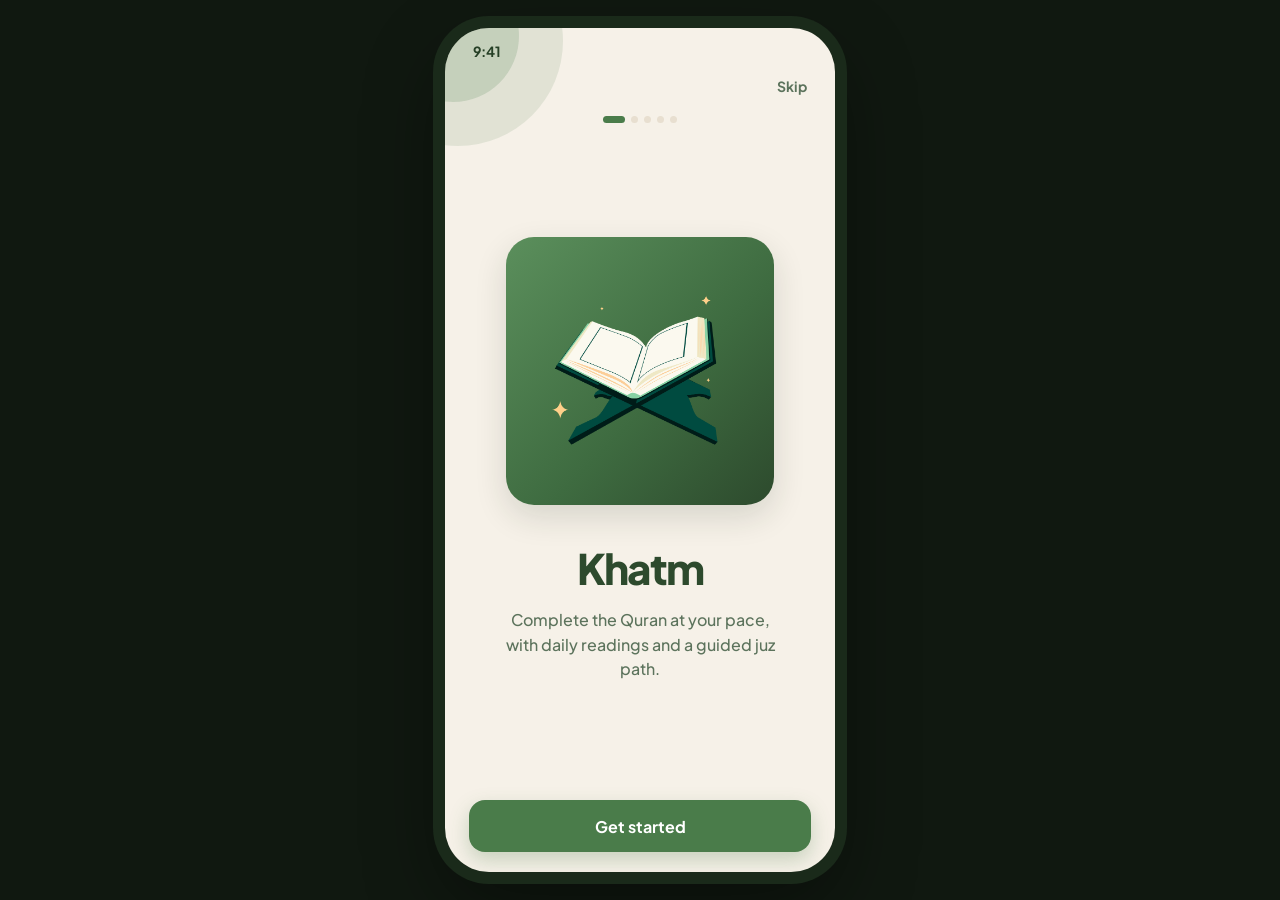
==== onboarding.html @ 2e9e8aac "Onboarding screens" ====
<!DOCTYPE html>
<html lang="en">
<head>
  <meta charset="UTF-8" />
  <meta name="viewport" content="width=device-width, initial-scale=1, viewport-fit=cover" />
  <title>Khatm · Welcome</title>
  <script>
    (function () {
      var saved = localStorage.getItem("khatm-theme");
      var theme = saved || (window.matchMedia("(prefers-color-scheme: dark)").matches ? "dark" : "light");
      document.documentElement.setAttribute("data-theme", theme);
    })();
  </script>
  <link rel="preconnect" href="https://fonts.googleapis.com" />
  <link rel="preconnect" href="https://fonts.gstatic.com" crossorigin />
  <link href="https://fonts.googleapis.com/css2?family=Noto+Naskh+Arabic:wght@500;700&family=Plus+Jakarta+Sans:wght@400;500;600;700;800&display=swap" rel="stylesheet" />
  <link rel="stylesheet" href="onboarding.css" />
</head>
<body>
  <div class="device">
    <div class="phone">
      <div class="welcome-deco" aria-hidden="true">
        <span></span>
        <span></span>
      </div>
      <div class="status-bar">
        <span class="status-time">9:41</span>
        <span aria-hidden="true"> </span>
      </div>

      <div class="onboard">
        <div class="onboard-top">
          <button class="onboard-back" type="button" id="onboard-back" aria-label="Back">
            <svg viewBox="0 0 24 24" width="22" height="22" fill="none" stroke="currentColor" stroke-width="2" stroke-linecap="round"><path d="M15 6l-6 6 6 6"/></svg>
          </button>
          <button class="onboard-skip" type="button" id="onboard-skip">Skip</button>
        </div>

        <div class="onboard-dots" aria-hidden="true">
          <span class="onboard-dot is-active"></span>
          <span class="onboard-dot"></span>
          <span class="onboard-dot"></span>
          <span class="onboard-dot"></span>
          <span class="onboard-dot"></span>
        </div>

        <div class="onboard-steps">
          <!-- 1 · Welcome -->
          <section class="onboard-step onboard-welcome is-active" data-step="0">
            <div class="welcome-splash">
              <div class="welcome-art-card">
                <img class="welcome-art-img" src="assets/quran-rehal.png" alt="" width="240" height="240" />
              </div>
              <h1 class="welcome-title">Khatm</h1>
              <p class="welcome-copy">Complete the Quran at your pace,<br />with daily readings and a guided juz path.</p>
            </div>
          </section>

          <!-- 2 · Name -->
          <section class="onboard-step" data-step="1">
            <div class="onboard-form">
              <h2 class="onboard-title" style="font-size: 24px; margin-bottom: 8px;">What should we call you?</h2>
              <p class="onboard-copy" style="max-width: none; margin-bottom: 20px;">We’ll greet you on the home screen each day.</p>
              <label class="onboard-label" for="onboard-name">Your name</label>
              <input class="onboard-input" id="onboard-name" type="text" placeholder="Faizan Ahmad" autocomplete="name" />
            </div>
          </section>

          <!-- 3 · Khatm goal -->
          <section class="onboard-step" data-step="2">
            <div class="onboard-form">
              <h2 class="onboard-title" style="font-size: 24px; margin-bottom: 8px;">Choose your khatm goal</h2>
              <p class="onboard-copy" style="max-width: none; margin-bottom: 20px;">How long would you like to finish the Quran?</p>
              <div class="onboard-options">
                <button class="onboard-option" type="button" data-goal="30">
                  <span class="onboard-option-copy">
                    <span class="onboard-option-title">30 days</span>
                    <span class="onboard-option-sub">~20 pages per day</span>
                  </span>
                  <span class="onboard-option-check" aria-hidden="true">
                    <svg viewBox="0 0 24 24" width="12" height="12" fill="none" stroke="currentColor" stroke-width="3" stroke-linecap="round"><path d="M5 12.5 10 17.5 19 7.5"/></svg>
                  </span>
                </button>
                <button class="onboard-option is-selected" type="button" data-goal="60">
                  <span class="onboard-option-copy">
                    <span class="onboard-option-title">60 days</span>
                    <span class="onboard-option-sub">~10 pages per day · recommended</span>
                  </span>
                  <span class="onboard-option-check" aria-hidden="true">
                    <svg viewBox="0 0 24 24" width="12" height="12" fill="none" stroke="currentColor" stroke-width="3" stroke-linecap="round"><path d="M5 12.5 10 17.5 19 7.5"/></svg>
                  </span>
                </button>
                <button class="onboard-option" type="button" data-goal="90">
                  <span class="onboard-option-copy">
                    <span class="onboard-option-title">90 days</span>
                    <span class="onboard-option-sub">~7 pages per day</span>
                  </span>
                  <span class="onboard-option-check" aria-hidden="true">
                    <svg viewBox="0 0 24 24" width="12" height="12" fill="none" stroke="currentColor" stroke-width="3" stroke-linecap="round"><path d="M5 12.5 10 17.5 19 7.5"/></svg>
                  </span>
                </button>
                <div class="onboard-option onboard-custom" id="custom-goal">
                  <span class="onboard-option-copy">
                    <span class="onboard-option-title">Custom</span>
                    <span class="onboard-option-sub" id="custom-goal-hint">Set your own number of days</span>
                  </span>
                  <input
                    class="onboard-custom-input"
                    id="custom-goal-days"
                    type="number"
                    min="1"
                    max="365"
                    inputmode="numeric"
                    placeholder="Days"
                    aria-label="Custom khatm days"
                  />
                </div>
              </div>
            </div>
          </section>

          <!-- 4 · Reminder -->
          <section class="onboard-step" data-step="3">
            <div class="onboard-form">
              <h2 class="onboard-title" style="font-size: 24px; margin-bottom: 8px;">Daily reminder</h2>
              <p class="onboard-copy" style="max-width: none; margin-bottom: 20px;">When should we nudge you to read?</p>
              <div class="onboard-options">
                <button class="onboard-option is-selected" type="button" data-reminder="After Fajr">
                  <span class="onboard-option-copy">
                    <span class="onboard-option-title">After Fajr</span>
                    <span class="onboard-option-sub">Start the day with Quran</span>
                  </span>
                  <span class="onboard-option-check" aria-hidden="true">
                    <svg viewBox="0 0 24 24" width="12" height="12" fill="none" stroke="currentColor" stroke-width="3" stroke-linecap="round"><path d="M5 12.5 10 17.5 19 7.5"/></svg>
                  </span>
                </button>
                <button class="onboard-option" type="button" data-reminder="After Maghrib">
                  <span class="onboard-option-copy">
                    <span class="onboard-option-title">After Maghrib</span>
                    <span class="onboard-option-sub">Evening reflection</span>
                  </span>
                  <span class="onboard-option-check" aria-hidden="true">
                    <svg viewBox="0 0 24 24" width="12" height="12" fill="none" stroke="currentColor" stroke-width="3" stroke-linecap="round"><path d="M5 12.5 10 17.5 19 7.5"/></svg>
                  </span>
                </button>
                <button class="onboard-option" type="button" data-reminder="Before sleep">
                  <span class="onboard-option-copy">
                    <span class="onboard-option-title">Before sleep</span>
                    <span class="onboard-option-sub">Wind down with reading</span>
                  </span>
                  <span class="onboard-option-check" aria-hidden="true">
                    <svg viewBox="0 0 24 24" width="12" height="12" fill="none" stroke="currentColor" stroke-width="3" stroke-linecap="round"><path d="M5 12.5 10 17.5 19 7.5"/></svg>
                  </span>
                </button>
              </div>
            </div>
          </section>

          <!-- 5 · Summary -->
          <section class="onboard-step" data-step="4">
            <div class="onboard-form">
              <h2 class="onboard-title" style="font-size: 24px; margin-bottom: 8px;">You’re all set</h2>
              <p class="onboard-copy" style="max-width: none; margin-bottom: 20px;">Here’s your khatm plan. You can change this anytime in Settings.</p>
              <ul class="onboard-summary">
                <li><span>Name</span><span id="summary-name">—</span></li>
                <li><span>Khatm goal</span><span id="summary-goal">60 days</span></li>
                <li><span>Daily reading</span><span id="summary-pages">3 pages / day</span></li>
                <li><span>Reminder</span><span id="summary-reminder">After Fajr</span></li>
              </ul>
            </div>
          </section>
        </div>

        <div class="onboard-foot">
          <button class="onboard-next" type="button" id="onboard-next">Get started</button>
        </div>
      </div>
    </div>
  </div>

  <script src="onboarding.js"></script>
</body>
</html>
---- onboarding.css ----
:root {
  --bg: #F6F1E8;
  --forest: #2D4A2D;
  --forest-dark: #1A2A1A;
  --green: #4A7C4A;
  --sand: #C4A882;
  --sand-light: #E8DFD0;
  --sand-chip: #EDE5D8;
  --text: #1A2A1A;
  --muted: #6E7C64;
  --muted-forest: #5C735C;
  --divider: #E4D9C8;
  --card: #ffffff;
  --trend-bg: #E7F3E8;
  --device-bg: #101810;
  --bezel: #1A2A1A;
  --reading-grad: linear-gradient(135deg, #5B8F5C 0%, #3E6B40 58%, #2D4A2D 100%);
  --safe-bottom: env(safe-area-inset-bottom, 0px);
  color-scheme: light;
  font-family: "Plus Jakarta Sans", -apple-system, BlinkMacSystemFont, "Segoe UI", sans-serif;
}

[data-theme="dark"] {
  --bg: #121912;
  --forest: #C5D6C2;
  --forest-dark: #F0EBE2;
  --green: #5E9A5A;
  --sand: #C4A882;
  --sand-light: #2C382C;
  --sand-chip: #1E271E;
  --text: #F0EBE2;
  --muted: #9AAB94;
  --muted-forest: #A8B8A4;
  --divider: #2C382C;
  --card: #1A221A;
  --trend-bg: #243324;
  --device-bg: #070A07;
  --bezel: #0A100A;
  --reading-grad: linear-gradient(135deg, #3F6B40 0%, #2C4A2D 58%, #1A2A1A 100%);
  color-scheme: dark;
}

*,
*::before,
*::after {
  box-sizing: border-box;
  margin: 0;
  padding: 0;
}

html,
body {
  min-height: 100%;
}

body {
  background: var(--device-bg);
  color: var(--text);
  -webkit-font-smoothing: antialiased;
}

button,
input {
  font: inherit;
  color: inherit;
}

button {
  border: none;
  background: none;
  cursor: pointer;
}

.device {
  min-height: 100vh;
  display: flex;
  align-items: center;
  justify-content: center;
  padding: 24px 16px;
}

.phone {
  position: relative;
  width: 390px;
  height: 844px;
  max-height: calc(100vh - 48px);
  background: var(--bg);
  border-radius: 44px;
  overflow: hidden;
  box-shadow:
    0 0 0 12px var(--bezel),
    0 30px 80px rgba(0, 0, 0, 0.45);
  display: flex;
  flex-direction: column;
}

.status-bar {
  flex: 0 0 auto;
  display: flex;
  align-items: center;
  justify-content: space-between;
  padding: 14px 28px 0;
  font-size: 14px;
  font-weight: 700;
  color: var(--forest-dark);
}

.onboard {
  flex: 1;
  min-height: 0;
  display: flex;
  flex-direction: column;
  padding: 8px 24px calc(20px + var(--safe-bottom));
}

.onboard-top {
  display: flex;
  align-items: center;
  justify-content: space-between;
  min-height: 44px;
  margin-bottom: 8px;
}

.onboard-back {
  width: 44px;
  height: 44px;
  display: grid;
  place-items: center;
  color: var(--forest-dark);
  border-radius: 12px;
  visibility: hidden;
}

.onboard-back.is-visible {
  visibility: visible;
}

.onboard-skip {
  font-size: 14px;
  font-weight: 700;
  color: var(--muted-forest);
  padding: 10px 4px;
}

.onboard-dots {
  display: flex;
  align-items: center;
  justify-content: center;
  gap: 6px;
  margin-bottom: 20px;
}

.onboard-dot {
  width: 7px;
  height: 7px;
  border-radius: 50%;
  background: var(--sand-light);
  transition: width 0.25s ease, background 0.25s ease;
}

.onboard-dot.is-active {
  width: 22px;
  border-radius: 999px;
  background: var(--green);
}

.onboard-steps {
  flex: 1;
  min-height: 0;
  position: relative;
  overflow: hidden;
}

.onboard-step {
  position: absolute;
  inset: 0;
  display: flex;
  flex-direction: column;
  opacity: 0;
  transform: translateX(24px);
  pointer-events: none;
  transition: opacity 0.32s ease, transform 0.32s ease;
}

.onboard-step.is-active {
  opacity: 1;
  transform: translateX(0);
  pointer-events: auto;
}

.onboard-step.is-exiting {
  opacity: 0;
  transform: translateX(-24px);
}

/* ── Welcome splash ── */

.phone.is-welcome {
  background: var(--bg);
}

.phone.is-welcome .status-bar {
  color: var(--forest-dark);
}

.onboard.is-welcome {
  padding-top: 4px;
}

.onboard.is-welcome .onboard-skip {
  color: var(--muted-forest);
}

.onboard-welcome {
  padding: 0;
}

.welcome-splash {
  flex: 1;
  display: flex;
  flex-direction: column;
  align-items: center;
  justify-content: center;
  text-align: center;
  position: relative;
  padding: 0 8px 12px;
}

.welcome-deco {
  position: absolute;
  top: 0;
  left: 0;
  width: 220px;
  height: 220px;
  pointer-events: none;
  z-index: 1;
  overflow: hidden;
  opacity: 0;
  visibility: hidden;
}

.phone.is-welcome .welcome-deco {
  opacity: 1;
  visibility: visible;
}

.welcome-deco span {
  position: absolute;
  border-radius: 50%;
  background: var(--green);
  opacity: 0.12;
}

.welcome-deco span:first-child {
  width: 210px;
  height: 210px;
  top: -92px;
  left: -92px;
}

.welcome-deco span:last-child {
  width: 132px;
  height: 132px;
  top: -58px;
  left: -58px;
  opacity: 0.18;
}

.welcome-art-card {
  width: min(100%, 268px);
  aspect-ratio: 1;
  display: grid;
  place-items: center;
  margin-bottom: 36px;
  padding: 18px;
  border-radius: 28px;
  background: var(--reading-grad);
  box-shadow: 0 12px 32px rgba(26, 42, 26, 0.14);
}

.welcome-art-img {
  width: 100%;
  max-width: 220px;
  height: auto;
  display: block;
  object-fit: contain;
}

.welcome-title {
  font-size: 42px;
  font-weight: 800;
  letter-spacing: -0.04em;
  color: var(--forest);
  margin-bottom: 14px;
}

.welcome-copy {
  font-size: 16px;
  line-height: 1.55;
  font-weight: 500;
  color: var(--muted-forest);
  max-width: 280px;
}

.onboard-hero {
  flex: 1;
  display: flex;
  flex-direction: column;
  align-items: center;
  justify-content: center;
  text-align: center;
  padding: 12px 0 24px;
}

.onboard-icon {
  width: 88px;
  height: 88px;
  border-radius: 28px;
  display: grid;
  place-items: center;
  background: var(--reading-grad);
  color: var(--sand);
  margin-bottom: 24px;
  box-shadow: 0 12px 32px rgba(45, 74, 45, 0.28);
}

.onboard-icon svg {
  width: 44px;
  height: 44px;
}

.onboard-kicker {
  font-size: 13px;
  font-weight: 600;
  color: var(--muted);
  margin-bottom: 8px;
}

.onboard-title {
  font-size: 28px;
  font-weight: 800;
  letter-spacing: -0.03em;
  color: var(--forest-dark);
  line-height: 1.15;
  margin-bottom: 12px;
}

.onboard-title[lang="ar"] {
  font-family: "Noto Naskh Arabic", serif;
  font-size: 32px;
}

.onboard-copy {
  font-size: 15px;
  line-height: 1.55;
  color: var(--muted-forest);
  max-width: 280px;
}

.onboard-form {
  flex: 1;
  min-height: 0;
  overflow: auto;
  padding: 4px 0 16px;
}

.onboard-label {
  display: block;
  font-size: 13px;
  font-weight: 700;
  color: var(--forest);
  margin-bottom: 8px;
}

.onboard-input {
  width: 100%;
  height: 52px;
  padding: 0 16px;
  border: 1.5px solid var(--divider);
  border-radius: 14px;
  background: var(--card);
  font-size: 16px;
  font-weight: 600;
  color: var(--forest-dark);
  outline: none;
  transition: border-color 0.2s ease, box-shadow 0.2s ease;
}

.onboard-input:focus {
  border-color: var(--green);
  box-shadow: 0 0 0 3px rgba(74, 124, 74, 0.18);
}

.onboard-options {
  display: flex;
  flex-direction: column;
  gap: 10px;
}

.onboard-option {
  display: flex;
  align-items: center;
  justify-content: space-between;
  gap: 12px;
  width: 100%;
  min-height: 56px;
  padding: 14px 16px;
  border-radius: 16px;
  border: 1.5px solid var(--divider);
  background: var(--card);
  text-align: left;
  transition: border-color 0.2s ease, background 0.2s ease;
}

.onboard-option.is-selected {
  border-color: var(--green);
  background: var(--trend-bg);
}

[data-theme="dark"] .onboard-option.is-selected {
  background: var(--trend-bg);
}

.onboard-option-copy {
  display: flex;
  flex-direction: column;
  gap: 2px;
}

.onboard-option-title {
  font-size: 15px;
  font-weight: 700;
  color: var(--forest-dark);
}

.onboard-option-sub {
  font-size: 12px;
  font-weight: 600;
  color: var(--muted);
}

.onboard-option-check {
  width: 22px;
  height: 22px;
  border-radius: 50%;
  border: 2px solid var(--divider);
  flex: 0 0 auto;
  display: grid;
  place-items: center;
  color: transparent;
  transition: border-color 0.2s ease, background 0.2s ease, color 0.2s ease;
}

.onboard-option.is-selected .onboard-option-check {
  border-color: var(--green);
  background: var(--green);
  color: #fff;
}

.onboard-custom {
  cursor: text;
}

.onboard-custom-input {
  width: 78px;
  height: 36px;
  flex: 0 0 auto;
  padding: 0 10px;
  border: 1.5px solid var(--divider);
  border-radius: 10px;
  background: var(--bg);
  font-size: 15px;
  font-weight: 800;
  color: var(--forest-dark);
  text-align: center;
  outline: none;
}

.onboard-custom-input::-webkit-outer-spin-button,
.onboard-custom-input::-webkit-inner-spin-button {
  -webkit-appearance: none;
  margin: 0;
}

.onboard-custom-input {
  appearance: textfield;
  -moz-appearance: textfield;
}

.onboard-custom.is-selected .onboard-custom-input {
  border-color: var(--green);
}

.onboard-summary {
  margin-top: 8px;
  padding: 16px;
  border-radius: 18px;
  background: var(--card);
  border: 1px solid var(--divider);
}

.onboard-summary li {
  list-style: none;
  display: flex;
  justify-content: space-between;
  gap: 12px;
  padding: 10px 0;
  font-size: 14px;
  border-bottom: 1px solid var(--divider);
}

.onboard-summary li:last-child {
  border-bottom: none;
}

.onboard-summary span:first-child {
  color: var(--muted);
  font-weight: 600;
}

.onboard-summary span:last-child {
  color: var(--forest-dark);
  font-weight: 700;
  text-align: right;
}

.onboard-foot {
  flex: 0 0 auto;
  padding-top: 12px;
}

.onboard-next {
  width: 100%;
  height: 52px;
  border-radius: 16px;
  background: var(--green);
  color: #fff;
  font-size: 16px;
  font-weight: 700;
  box-shadow: 0 8px 20px rgba(74, 124, 74, 0.28);
}

.onboard-next:disabled {
  opacity: 0.45;
  cursor: not-allowed;
  box-shadow: none;
}

@media (max-width: 430px) {
  body {
    background: var(--bg);
  }

  .device {
    padding: 0;
    min-height: 100dvh;
  }

  .phone {
    width: 100%;
    height: 100dvh;
    max-height: none;
    border-radius: 0;
    box-shadow: none;
  }
}
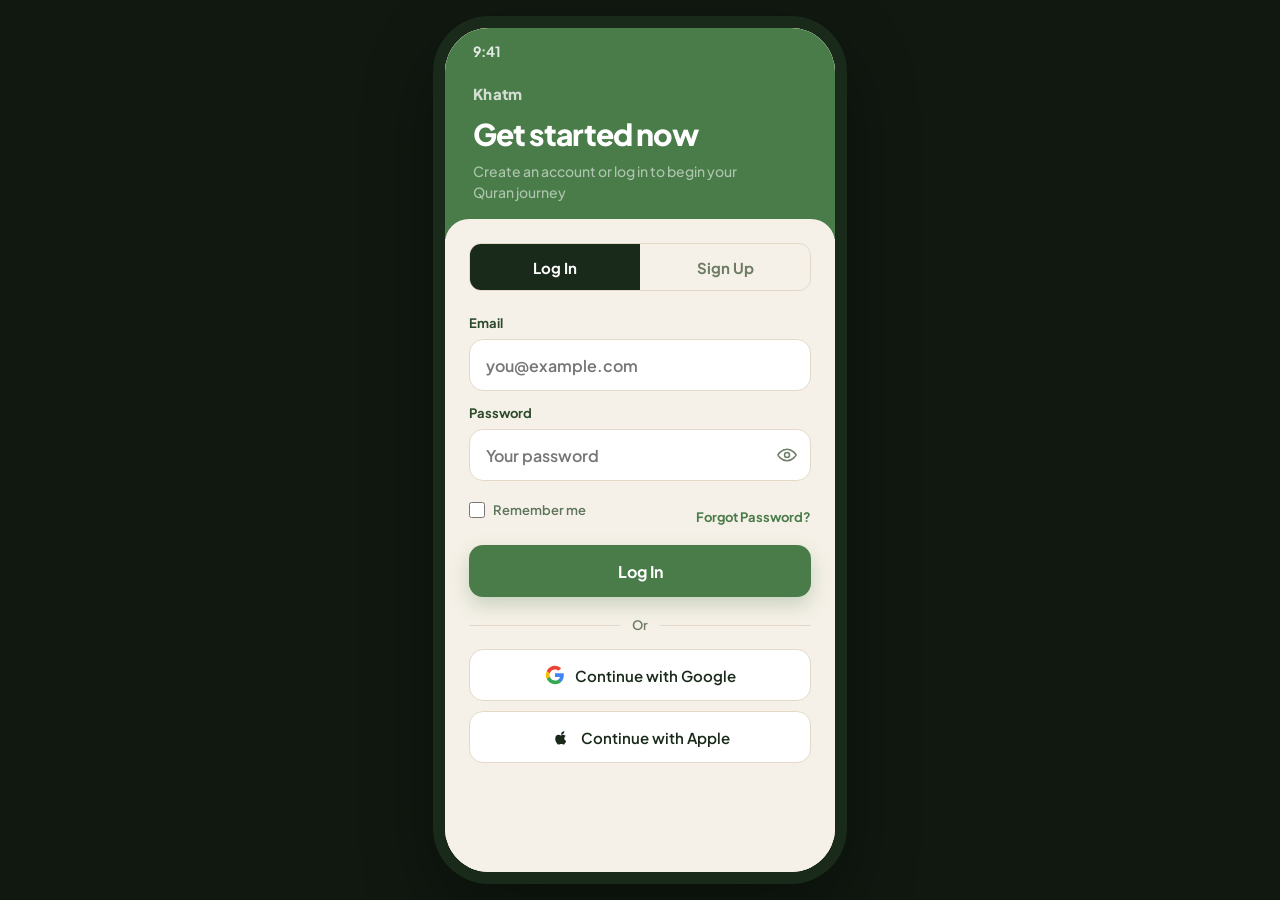
==== commit 76be93de: "Add login and sign up screens" ====
--- a/onboarding.html
+++ b/onboarding.html
@@ -19,16 +19,91 @@
 <body>
   <div class="device">
     <div class="phone">
-      <div class="welcome-deco" aria-hidden="true">
-        <span></span>
-        <span></span>
+      <!-- ── Auth screen ── -->
+      <div class="auth-screen" id="auth-screen">
+        <!-- Dark header -->
+        <div class="auth-header">
+          <div class="status-bar auth-status-bar">
+            <span class="status-time">9:41</span>
+            <span aria-hidden="true"> </span>
+          </div>
+          <div class="auth-header-text">
+            <p class="auth-header-brand">Khatm</p>
+            <h1 class="auth-header-title">Get started now</h1>
+            <p class="auth-header-copy">Create an account or log in to begin your Quran journey</p>
+          </div>
+        </div>
+
+        <!-- White card with tab toggle -->
+        <div class="auth-card">
+          <!-- Tab toggle -->
+          <div class="auth-tabs">
+            <button class="auth-tab is-active" type="button" data-tab="login">Log In</button>
+            <button class="auth-tab" type="button" data-tab="signup">Sign Up</button>
+          </div>
+
+          <!-- Login form -->
+          <div class="auth-form is-active" id="auth-login-form">
+            <label class="onboard-label" for="login-email">Email</label>
+            <input class="onboard-input" id="login-email" type="email" placeholder="you@example.com" autocomplete="email" />
+
+            <label class="onboard-label" for="login-password">Password</label>
+            <div class="password-field">
+              <input class="onboard-input" id="login-password" type="password" placeholder="Your password" autocomplete="current-password" />
+              <button class="password-toggle" type="button" aria-label="Show password">
+                <svg viewBox="0 0 24 24" width="20" height="20" fill="none" stroke="currentColor" stroke-width="1.8" stroke-linecap="round" stroke-linejoin="round"><path d="M1 12s4-7 11-7 11 7 11 7-4 7-11 7S1 12 1 12z"/><circle cx="12" cy="12" r="3"/></svg>
+              </button>
+            </div>
+
+            <div class="auth-meta-row">
+              <label class="auth-remember"><input type="checkbox" /> Remember me</label>
+              <button class="auth-forgot" type="button">Forgot Password?</button>
+            </div>
+
+            <button class="auth-submit" type="button" id="auth-login-submit">Log In</button>
+          </div>
+
+          <!-- Signup form -->
+          <div class="auth-form" id="auth-signup-form">
+            <label class="onboard-label" for="signup-name">Full name</label>
+            <input class="onboard-input" id="signup-name" type="text" placeholder="Faizan Ahmad" autocomplete="name" />
+
+            <label class="onboard-label" for="signup-email">Email</label>
+            <input class="onboard-input" id="signup-email" type="email" placeholder="you@example.com" autocomplete="email" />
+
+            <label class="onboard-label" for="signup-password">Password</label>
+            <div class="password-field">
+              <input class="onboard-input" id="signup-password" type="password" placeholder="Create a password" autocomplete="new-password" />
+              <button class="password-toggle" type="button" aria-label="Show password">
+                <svg viewBox="0 0 24 24" width="20" height="20" fill="none" stroke="currentColor" stroke-width="1.8" stroke-linecap="round" stroke-linejoin="round"><path d="M1 12s4-7 11-7 11 7 11 7-4 7-11 7S1 12 1 12z"/><circle cx="12" cy="12" r="3"/></svg>
+              </button>
+            </div>
+
+            <button class="auth-submit" type="button" id="auth-signup-submit">Sign Up</button>
+          </div>
+
+          <!-- Shared social buttons -->
+          <div class="auth-divider"><span>Or</span></div>
+
+          <button class="auth-social" type="button" id="google-auth">
+            <svg viewBox="0 0 24 24" width="20" height="20"><path d="M22.56 12.25c0-.78-.07-1.53-.2-2.25H12v4.26h5.92a5.06 5.06 0 0 1-2.2 3.32v2.77h3.57c2.08-1.92 3.28-4.74 3.28-8.1z" fill="#4285F4"/><path d="M12 23c2.97 0 5.46-.98 7.28-2.66l-3.57-2.77c-.98.66-2.23 1.06-3.71 1.06-2.86 0-5.29-1.93-6.16-4.53H2.18v2.84C3.99 20.53 7.7 23 12 23z" fill="#34A853"/><path d="M5.84 14.09a6.97 6.97 0 0 1 0-4.17V7.07H2.18a11.01 11.01 0 0 0 0 9.86l3.66-2.84z" fill="#FBBC05"/><path d="M12 5.38c1.62 0 3.06.56 4.21 1.64l3.15-3.15C17.45 2.09 14.97 1 12 1 7.7 1 3.99 3.47 2.18 7.07l3.66 2.84c.87-2.6 3.3-4.53 6.16-4.53z" fill="#EA4335"/></svg>
+            Continue with Google
+          </button>
+
+          <button class="auth-social" type="button" id="apple-auth">
+            <svg viewBox="0 0 24 24" width="20" height="20" fill="currentColor"><path d="M17.05 20.28c-.98.95-2.05.88-3.08.4-1.09-.5-2.08-.52-3.23 0-1.44.65-2.2.46-3.06-.4C3.79 16.17 4.36 9.53 8.9 9.28c1.26.07 2.13.72 2.91.77.99-.2 1.95-.78 3.01-.7 1.27.1 2.23.6 2.86 1.5-2.63 1.57-2 5.01.53 5.97-.63 1.64-1.44 3.24-3.15 4.46zM12.03 9.22c-.15-2.34 1.78-4.3 3.97-4.5.3 2.62-2.38 4.6-3.97 4.5z"/></svg>
+            Continue with Apple
+          </button>
+        </div>
       </div>
-      <div class="status-bar">
+
+      <!-- ── Onboarding flow ── -->
+      <div class="status-bar onboard-status-bar" id="onboard-status-bar" style="display:none;">
         <span class="status-time">9:41</span>
         <span aria-hidden="true"> </span>
       </div>
 
-      <div class="onboard">
+      <div class="onboard" id="onboard-main" style="display:none;">
         <div class="onboard-top">
           <button class="onboard-back" type="button" id="onboard-back" aria-label="Back">
             <svg viewBox="0 0 24 24" width="22" height="22" fill="none" stroke="currentColor" stroke-width="2" stroke-linecap="round"><path d="M15 6l-6 6 6 6"/></svg>
@@ -41,23 +116,11 @@
           <span class="onboard-dot"></span>
           <span class="onboard-dot"></span>
           <span class="onboard-dot"></span>
-          <span class="onboard-dot"></span>
         </div>
 
         <div class="onboard-steps">
-          <!-- 1 · Welcome -->
-          <section class="onboard-step onboard-welcome is-active" data-step="0">
-            <div class="welcome-splash">
-              <div class="welcome-art-card">
-                <img class="welcome-art-img" src="assets/quran-rehal.png" alt="" width="240" height="240" />
-              </div>
-              <h1 class="welcome-title">Khatm</h1>
-              <p class="welcome-copy">Complete the Quran at your pace,<br />with daily readings and a guided juz path.</p>
-            </div>
-          </section>
-
-          <!-- 2 · Name -->
-          <section class="onboard-step" data-step="1">
+          <!-- 1 · Name -->
+          <section class="onboard-step is-active" data-step="0">
             <div class="onboard-form">
               <h2 class="onboard-title" style="font-size: 24px; margin-bottom: 8px;">What should we call you?</h2>
               <p class="onboard-copy" style="max-width: none; margin-bottom: 20px;">We’ll greet you on the home screen each day.</p>
@@ -66,8 +129,8 @@
             </div>
           </section>
 
-          <!-- 3 · Khatm goal -->
-          <section class="onboard-step" data-step="2">
+          <!-- 2 · Khatm goal -->
+          <section class="onboard-step" data-step="1">
             <div class="onboard-form">
               <h2 class="onboard-title" style="font-size: 24px; margin-bottom: 8px;">Choose your khatm goal</h2>
               <p class="onboard-copy" style="max-width: none; margin-bottom: 20px;">How long would you like to finish the Quran?</p>
@@ -119,8 +182,8 @@
             </div>
           </section>
 
-          <!-- 4 · Reminder -->
-          <section class="onboard-step" data-step="3">
+          <!-- 3 · Reminder -->
+          <section class="onboard-step" data-step="2">
             <div class="onboard-form">
               <h2 class="onboard-title" style="font-size: 24px; margin-bottom: 8px;">Daily reminder</h2>
               <p class="onboard-copy" style="max-width: none; margin-bottom: 20px;">When should we nudge you to read?</p>
@@ -156,8 +219,8 @@
             </div>
           </section>
 
-          <!-- 5 · Summary -->
-          <section class="onboard-step" data-step="4">
+          <!-- 4 · Summary -->
+          <section class="onboard-step" data-step="3">
             <div class="onboard-form">
               <h2 class="onboard-title" style="font-size: 24px; margin-bottom: 8px;">You’re all set</h2>
               <p class="onboard-copy" style="max-width: none; margin-bottom: 20px;">Here’s your khatm plan. You can change this anytime in Settings.</p>
--- a/onboarding.css
+++ b/onboarding.css
@@ -193,113 +193,248 @@
   transform: translateX(-24px);
 }
 
-/* ── Welcome splash ── */
-
-.phone.is-welcome {
+/* ── Auth screen ── */
+
+.auth-screen {
+  position: absolute;
+  inset: 0;
+  display: flex;
+  flex-direction: column;
+  z-index: 10;
   background: var(--bg);
-}
-
-.phone.is-welcome .status-bar {
+  transition: opacity 0.4s ease, visibility 0.4s ease;
+}
+
+.auth-screen.is-hidden {
+  opacity: 0;
+  visibility: hidden;
+  pointer-events: none;
+}
+
+.auth-header {
+  flex: 0 0 auto;
+  background: var(--green);
+  padding-bottom: 36px;
+}
+
+[data-theme="dark"] .auth-header {
+  background: var(--green);
+}
+
+.auth-status-bar {
+  color: rgba(255,255,255,0.85) !important;
+}
+
+.auth-header-text {
+  padding: 24px 28px 0;
+}
+
+.auth-header-brand {
+  font-size: 15px;
+  font-weight: 800;
+  color: rgba(255,255,255,0.75);
+  letter-spacing: 0.02em;
+  margin-bottom: 12px;
+}
+
+.auth-header-title {
+  font-size: 30px;
+  font-weight: 800;
+  letter-spacing: -0.03em;
+  color: #fff;
+  margin-bottom: 8px;
+}
+
+.auth-header-copy {
+  font-size: 14px;
+  line-height: 1.5;
+  font-weight: 500;
+  color: rgba(255,255,255,0.55);
+  max-width: 280px;
+}
+
+.auth-card {
+  flex: 1;
+  min-height: 0;
+  background: var(--bg);
+  border-radius: 24px 24px 0 0;
+  margin-top: -20px;
+  position: relative;
+  z-index: 3;
+  padding: 24px 24px calc(24px + var(--safe-bottom));
+  overflow-y: auto;
+}
+
+/* Tab toggle */
+.auth-tabs {
+  display: flex;
+  border-radius: 12px;
+  border: 1.5px solid var(--divider);
+  overflow: hidden;
+  margin-bottom: 24px;
+}
+
+.auth-tab {
+  flex: 1;
+  height: 46px;
+  font-size: 15px;
+  font-weight: 700;
+  color: var(--muted);
+  background: transparent;
+  transition: background 0.2s, color 0.2s;
+}
+
+.auth-tab.is-active {
+  background: var(--forest-dark);
+  color: #fff;
+}
+
+[data-theme="dark"] .auth-tab.is-active {
+  background: var(--green);
+}
+
+.auth-form {
+  display: none;
+}
+
+.auth-form.is-active {
+  display: block;
+}
+
+.auth-form .onboard-label {
+  margin-top: 14px;
+}
+
+.auth-form .onboard-label:first-child {
+  margin-top: 0;
+}
+
+.auth-meta-row {
+  display: flex;
+  align-items: center;
+  justify-content: space-between;
+  margin-top: 14px;
+}
+
+.auth-remember {
+  display: flex;
+  align-items: center;
+  gap: 8px;
+  font-size: 13px;
+  font-weight: 600;
+  color: var(--muted-forest);
+  cursor: pointer;
+}
+
+.auth-remember input {
+  width: 16px;
+  height: 16px;
+  accent-color: var(--green);
+  cursor: pointer;
+}
+
+.auth-forgot {
+  font-size: 13px;
+  font-weight: 700;
+  color: var(--green);
+}
+
+.auth-submit {
+  width: 100%;
+  height: 52px;
+  margin-top: 20px;
+  border-radius: 14px;
+  background: var(--green);
+  color: #fff;
+  font-size: 16px;
+  font-weight: 700;
+  box-shadow: 0 8px 20px rgba(74, 124, 74, 0.28);
+  transition: transform 0.15s ease;
+}
+
+.auth-submit:active {
+  transform: scale(0.97);
+}
+
+.auth-social {
+  display: flex;
+  align-items: center;
+  justify-content: center;
+  gap: 10px;
+  width: 100%;
+  height: 52px;
+  border-radius: 14px;
+  border: 1.5px solid var(--divider);
+  background: var(--card);
+  font-family: inherit;
+  font-size: 15px;
+  font-weight: 600;
   color: var(--forest-dark);
-}
-
-.onboard.is-welcome {
-  padding-top: 4px;
-}
-
-.onboard.is-welcome .onboard-skip {
-  color: var(--muted-forest);
-}
-
-.onboard-welcome {
-  padding: 0;
-}
-
-.welcome-splash {
-  flex: 1;
-  display: flex;
-  flex-direction: column;
-  align-items: center;
-  justify-content: center;
-  text-align: center;
+  margin-bottom: 10px;
+  transition: background 0.2s;
+}
+
+.auth-social:last-child {
+  margin-bottom: 0;
+}
+
+.auth-social:active {
+  background: var(--sand-light);
+}
+
+.onboard-status-bar {
+  flex: 0 0 auto;
+}
+
+/* ── Auth screens (shared) ── */
+
+.password-field {
   position: relative;
-  padding: 0 8px 12px;
-}
-
-.welcome-deco {
+}
+
+.password-field .onboard-input {
+  padding-right: 48px;
+}
+
+.password-toggle {
   position: absolute;
   top: 0;
-  left: 0;
-  width: 220px;
-  height: 220px;
-  pointer-events: none;
-  z-index: 1;
-  overflow: hidden;
-  opacity: 0;
-  visibility: hidden;
-}
-
-.phone.is-welcome .welcome-deco {
-  opacity: 1;
-  visibility: visible;
-}
-
-.welcome-deco span {
-  position: absolute;
-  border-radius: 50%;
-  background: var(--green);
-  opacity: 0.12;
-}
-
-.welcome-deco span:first-child {
-  width: 210px;
-  height: 210px;
-  top: -92px;
-  left: -92px;
-}
-
-.welcome-deco span:last-child {
-  width: 132px;
-  height: 132px;
-  top: -58px;
-  left: -58px;
-  opacity: 0.18;
-}
-
-.welcome-art-card {
-  width: min(100%, 268px);
-  aspect-ratio: 1;
+  right: 0;
+  width: 48px;
+  height: 52px;
   display: grid;
   place-items: center;
-  margin-bottom: 36px;
-  padding: 18px;
-  border-radius: 28px;
-  background: var(--reading-grad);
-  box-shadow: 0 12px 32px rgba(26, 42, 26, 0.14);
-}
-
-.welcome-art-img {
-  width: 100%;
-  max-width: 220px;
-  height: auto;
+  color: var(--muted);
+}
+
+.auth-forgot {
   display: block;
-  object-fit: contain;
-}
-
-.welcome-title {
-  font-size: 42px;
-  font-weight: 800;
-  letter-spacing: -0.04em;
-  color: var(--forest);
-  margin-bottom: 14px;
-}
-
-.welcome-copy {
-  font-size: 16px;
-  line-height: 1.55;
-  font-weight: 500;
-  color: var(--muted-forest);
-  max-width: 280px;
+  margin: 14px 0 0;
+  font-size: 13px;
+  font-weight: 700;
+  color: var(--green);
+  text-align: right;
+}
+
+.auth-divider {
+  display: flex;
+  align-items: center;
+  gap: 12px;
+  margin: 20px 0 16px;
+}
+
+.auth-divider::before,
+.auth-divider::after {
+  content: "";
+  flex: 1;
+  height: 1px;
+  background: var(--divider);
+}
+
+.auth-divider span {
+  font-size: 13px;
+  font-weight: 600;
+  color: var(--muted);
 }
 
 .onboard-hero {
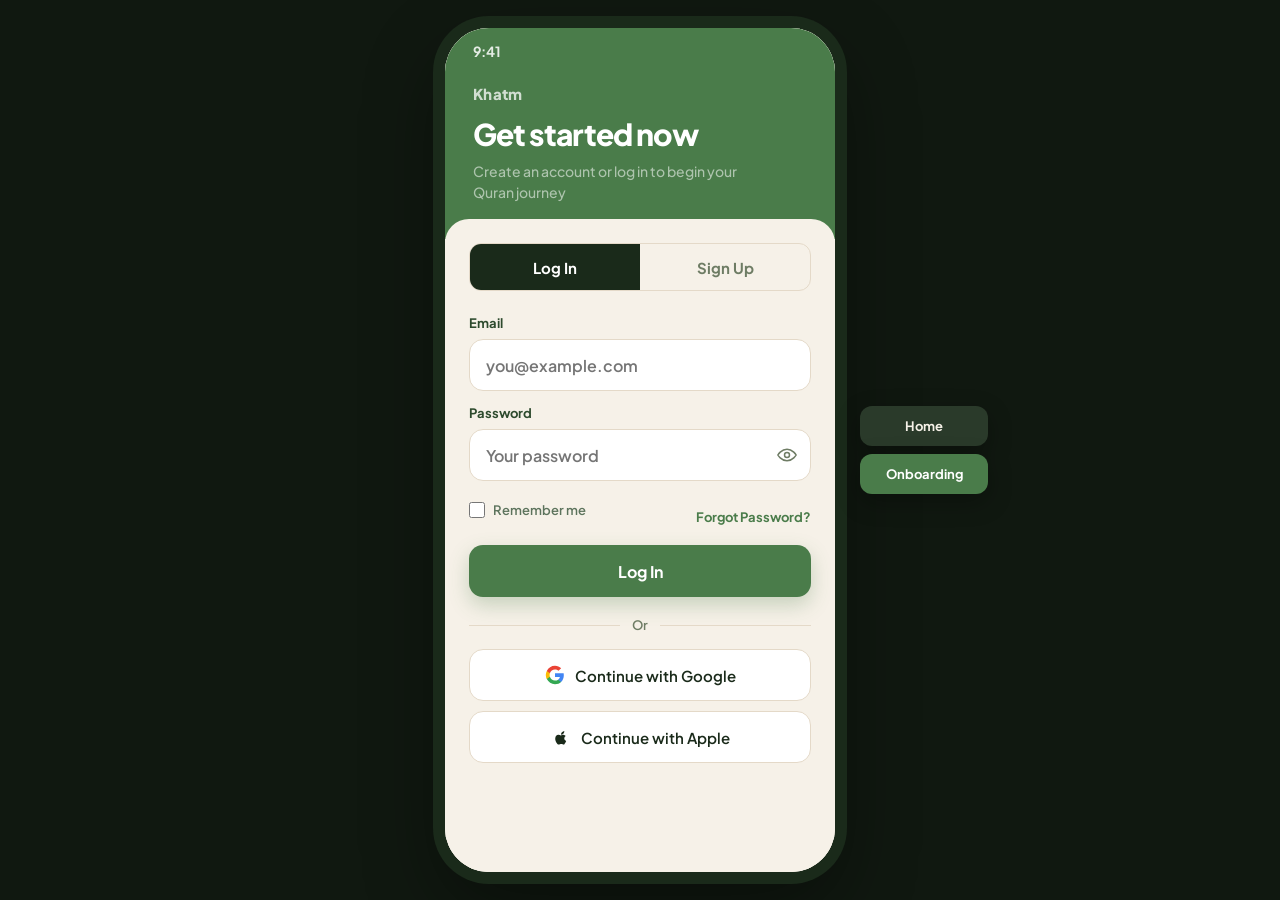
==== commit ba57924f: "Add splash screen" ====
--- a/onboarding.html
+++ b/onboarding.html
@@ -15,8 +15,9 @@
   <link rel="preconnect" href="https://fonts.gstatic.com" crossorigin />
   <link href="https://fonts.googleapis.com/css2?family=Noto+Naskh+Arabic:wght@500;700&family=Plus+Jakarta+Sans:wght@400;500;600;700;800&display=swap" rel="stylesheet" />
   <link rel="stylesheet" href="onboarding.css" />
+  <link rel="stylesheet" href="preview-nav.css" />
 </head>
-<body>
+<body data-preview="onboarding.html">
   <div class="device">
     <div class="phone">
       <!-- ── Auth screen ── -->
@@ -242,5 +243,6 @@
   </div>
 
   <script src="onboarding.js"></script>
+  <script src="preview-nav.js"></script>
 </body>
 </html>
--- a/preview-nav.css
+++ b/preview-nav.css
@@ -0,0 +1,51 @@
+.preview-nav {
+  position: fixed;
+  left: calc(50% + 220px);
+  top: 50%;
+  transform: translateY(-50%);
+  z-index: 100;
+  display: flex;
+  flex-direction: column;
+  gap: 8px;
+  font-family: "Plus Jakarta Sans", -apple-system, BlinkMacSystemFont, "Segoe UI", sans-serif;
+}
+
+.preview-nav-btn {
+  min-width: 128px;
+  height: 40px;
+  padding: 0 14px;
+  border: none;
+  border-radius: 12px;
+  background: #2A3A2A;
+  color: #F6F1E8;
+  font: inherit;
+  font-size: 13px;
+  font-weight: 700;
+  cursor: pointer;
+  box-shadow: 0 8px 24px rgba(0, 0, 0, 0.28);
+}
+
+.preview-nav-btn:hover {
+  background: #3A4E3A;
+}
+
+.preview-nav-btn.is-current {
+  background: #4A7C4A;
+  color: #fff;
+}
+
+@media (max-width: 900px) {
+  .preview-nav {
+    left: auto;
+    right: 12px;
+    top: auto;
+    bottom: 16px;
+    transform: none;
+    flex-direction: row;
+  }
+
+  .preview-nav-btn {
+    min-width: 0;
+    padding: 0 12px;
+  }
+}
